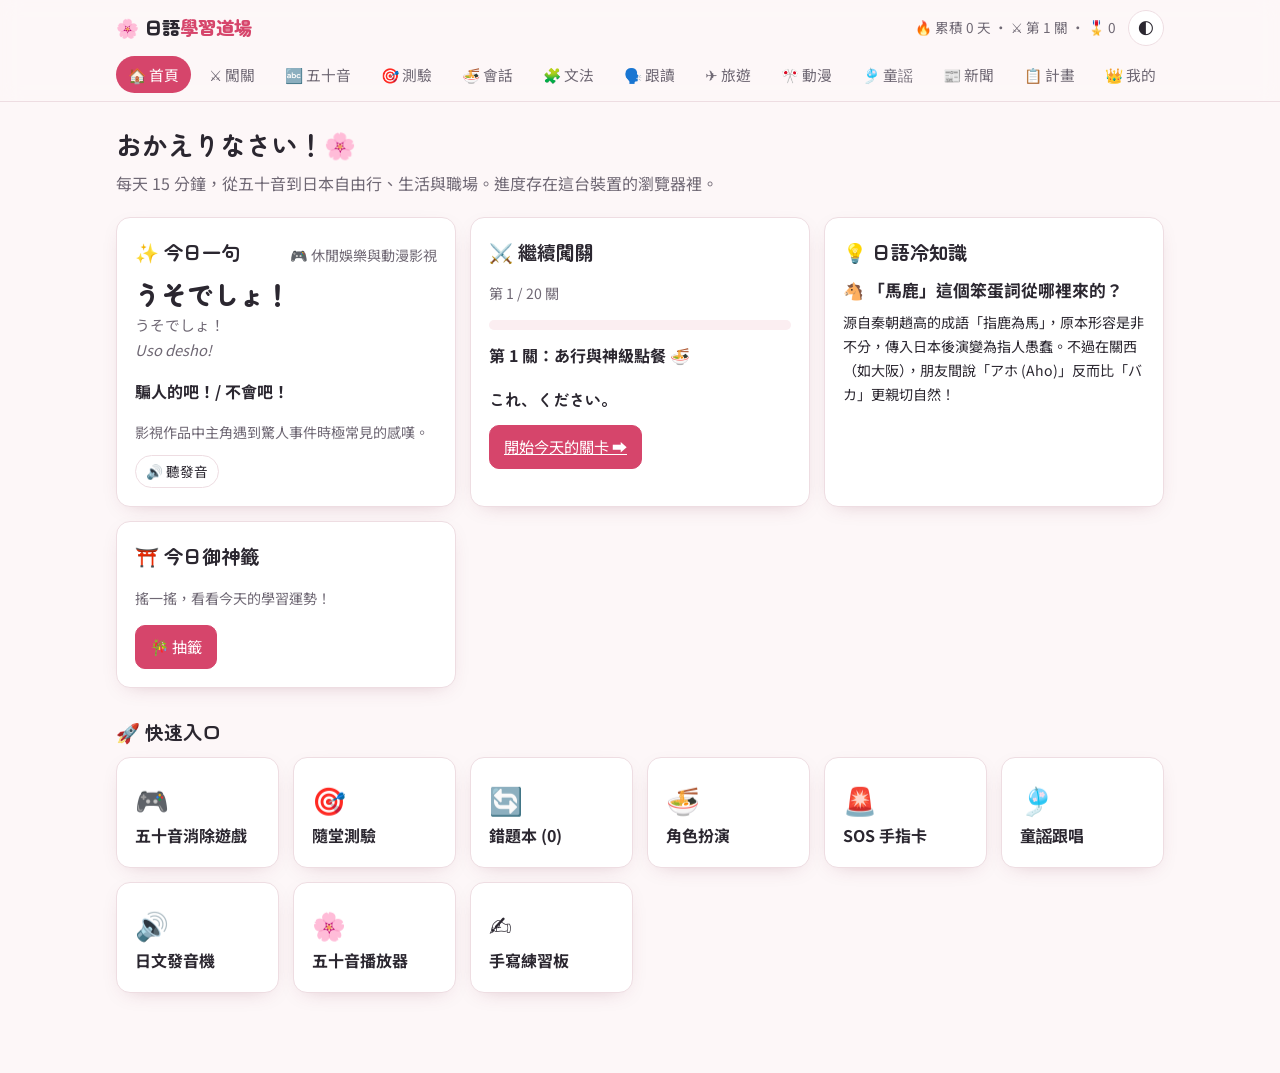
==== docs/index.html @ 10933709 "日語學習道場：Discord bot 與 GitHub Pages 網頁版 - docs/：靜態網站（闖關、五十音、測驗、角色扮演、文法、跟讀、旅遊、動漫、童謡、新聞、學習計畫） - tools/ex" ====
<!doctype html>
<html lang="zh-TW">
<head>
  <meta charset="utf-8">
  <meta name="viewport" content="width=device-width, initial-scale=1">
  <title>日語學習道場</title>
  <meta name="description" content="從五十音到旅遊、生活、職場的日語學習網站：闖關、測驗、角色扮演、動漫台詞與 J-POP 跟唱。">
  <link rel="icon" href="data:image/svg+xml,<svg xmlns='http://www.w3.org/2000/svg' viewBox='0 0 100 100'><text y='.9em' font-size='90'>🌸</text></svg>">
  <link rel="preconnect" href="https://fonts.googleapis.com">
  <link rel="preconnect" href="https://fonts.gstatic.com" crossorigin>
  <link href="https://fonts.googleapis.com/css2?family=Zen+Maru+Gothic:wght@500;700;900&family=Noto+Sans+TC:wght@400;500;700&display=swap" rel="stylesheet">
  <link rel="stylesheet" href="style.css">
</head>
<body>
  <header class="topbar">
    <div class="topbar-inner">
      <a class="brand" href="#/">🌸 日語<span>學習道場</span></a>
      <span class="stat-pill" id="statPill"></span>
      <button class="icon-btn" id="themeBtn" title="切換深色/淺色" aria-label="切換深色/淺色">🌓</button>
    </div>
    <nav class="nav" id="nav"></nav>
  </header>
  <main id="app"></main>
  <div class="toast hidden" id="toast"></div>
  <script src="data.js"></script>
  <script src="app.js"></script>
</body>
</html>
---- docs/style.css ----
:root {
  --bg: #fdf7f8;
  --surface: #ffffff;
  --surface-2: #fbeef1;
  --text: #2b2730;
  --muted: #6f6874;
  --border: #eedde2;
  --accent: #d6456b;
  --accent-soft: #fde3ea;
  --accent-text: #ffffff;
  --ok: #1f8a5b;
  --ok-soft: #dcf3e8;
  --bad: #c0392b;
  --bad-soft: #fbe2df;
  --gold: #a56b00;
  --gold-soft: #fff1cf;
  --shadow: 0 6px 22px -12px rgba(120, 40, 70, 0.35);
  --radius: 14px;
  --jp: "Zen Maru Gothic", "Hiragino Maru Gothic ProN", "Yu Gothic", sans-serif;
  color-scheme: light;
}

@media (prefers-color-scheme: dark) {
  :root:not([data-theme="light"]) {
    --bg: #17141a;
    --surface: #221e26;
    --surface-2: #2c2531;
    --text: #f1ecf3;
    --muted: #a99fae;
    --border: #3a3140;
    --accent: #ff7c9c;
    --accent-soft: #3d2330;
    --accent-text: #1a0f14;
    --ok: #5fd39c;
    --ok-soft: #1d3a2d;
    --bad: #ff8a7d;
    --bad-soft: #42221f;
    --gold: #f5c25b;
    --gold-soft: #3b3020;
    --shadow: 0 6px 22px -12px rgba(0, 0, 0, 0.7);
    color-scheme: dark;
  }
}
:root[data-theme="dark"] {
  --bg: #17141a;
  --surface: #221e26;
  --surface-2: #2c2531;
  --text: #f1ecf3;
  --muted: #a99fae;
  --border: #3a3140;
  --accent: #ff7c9c;
  --accent-soft: #3d2330;
  --accent-text: #1a0f14;
  --ok: #5fd39c;
  --ok-soft: #1d3a2d;
  --bad: #ff8a7d;
  --bad-soft: #42221f;
  --gold: #f5c25b;
  --gold-soft: #3b3020;
  --shadow: 0 6px 22px -12px rgba(0, 0, 0, 0.7);
  color-scheme: dark;
}

* { box-sizing: border-box; }
html, body { margin: 0; }
body {
  background: var(--bg);
  color: var(--text);
  font-family: "Noto Sans TC", system-ui, -apple-system, "Microsoft JhengHei", sans-serif;
  line-height: 1.7;
  font-size: 16px;
}
a { color: var(--accent); }
button { font: inherit; color: inherit; }

/* ---------- layout ---------- */
.topbar {
  position: sticky; top: 0; z-index: 10;
  background: color-mix(in srgb, var(--bg) 88%, transparent);
  backdrop-filter: blur(10px);
  border-bottom: 1px solid var(--border);
}
.topbar-inner {
  max-width: 1080px; margin: 0 auto; padding: 10px 16px;
  display: flex; align-items: center; gap: 12px;
}
.brand { font-family: var(--jp); font-weight: 900; font-size: 1.15rem; text-decoration: none; color: var(--text); white-space: nowrap; }
.brand span { color: var(--accent); }
.stat-pill { margin-left: auto; font-size: .85rem; color: var(--muted); white-space: nowrap; }
.icon-btn {
  border: 1px solid var(--border); background: var(--surface); border-radius: 999px;
  width: 36px; height: 36px; cursor: pointer; flex: none;
}
.nav {
  max-width: 1080px; margin: 0 auto; padding: 0 16px 8px;
  display: flex; gap: 6px; overflow-x: auto; scrollbar-width: none;
}
.nav::-webkit-scrollbar { display: none; }
.nav a {
  flex: none; text-decoration: none; color: var(--muted);
  padding: 6px 12px; border-radius: 999px; font-size: .92rem;
}
.nav a.active { background: var(--accent); color: var(--accent-text); }
.nav a:not(.active):hover { background: var(--surface-2); color: var(--text); }

main { max-width: 1080px; margin: 0 auto; padding: 20px 16px 80px; }
h1 { font-family: var(--jp); font-size: 1.6rem; margin: 0 0 4px; }
h2 { font-family: var(--jp); font-size: 1.2rem; margin: 0 0 8px; }
h3 { font-size: 1.05rem; margin: 0 0 6px; }
.lead { color: var(--muted); margin: 0 0 20px; }

.grid { display: grid; gap: 14px; grid-template-columns: repeat(auto-fill, minmax(260px, 1fr)); }
.grid.tight { grid-template-columns: repeat(auto-fill, minmax(150px, 1fr)); }
.stack > * + * { margin-top: 14px; }

.card {
  background: var(--surface); border: 1px solid var(--border);
  border-radius: var(--radius); padding: 18px; box-shadow: var(--shadow);
  min-width: 0;
}
.card.link { cursor: pointer; transition: transform .12s, border-color .12s; text-decoration: none; color: inherit; display: block; }
.card.link:hover { transform: translateY(-2px); border-color: var(--accent); }
.card .emoji { font-size: 1.7rem; }
.muted { color: var(--muted); }
.small { font-size: .88rem; }

.jp { font-family: var(--jp); font-weight: 700; }
.jp-big { font-family: var(--jp); font-weight: 900; font-size: 1.6rem; line-height: 1.4; }
.jp-huge { font-family: var(--jp); font-weight: 900; font-size: 4.5rem; line-height: 1.1; }
.furi { color: var(--muted); font-size: .92rem; }
.romaji { color: var(--muted); font-style: italic; font-size: .92rem; }
.box { background: var(--surface-2); border-radius: 10px; padding: 12px 14px; }
.box.gold { background: var(--gold-soft); }
.md b { color: var(--text); }
.md code, code { background: var(--surface-2); border-radius: 6px; padding: 1px 6px; font-size: .9em; }
.md h4 { margin: 6px 0; font-size: 1.05rem; }

.row { display: flex; gap: 8px; align-items: center; flex-wrap: wrap; }
.spread { display: flex; gap: 8px; align-items: center; justify-content: space-between; flex-wrap: wrap; }

.btn {
  border: 1px solid var(--border); background: var(--surface); border-radius: 10px;
  padding: 8px 14px; cursor: pointer; font-size: .95rem;
}
.btn:hover { border-color: var(--accent); }
.btn.primary { background: var(--accent); color: var(--accent-text); border-color: var(--accent); }
.btn.small { padding: 4px 10px; font-size: .85rem; }
.btn.speak { border-radius: 999px; }
.chip {
  border: 1px solid var(--border); background: var(--surface); border-radius: 999px;
  padding: 5px 12px; cursor: pointer; font-size: .9rem;
}
.chip.active { background: var(--accent-soft); border-color: var(--accent); color: var(--accent); font-weight: 600; }

.options { display: grid; gap: 8px; grid-template-columns: repeat(auto-fit, minmax(180px, 1fr)); margin: 12px 0; }
.option {
  text-align: left; border: 1.5px solid var(--border); background: var(--surface);
  border-radius: 10px; padding: 10px 14px; cursor: pointer; font-size: 1rem;
}
.option:hover:not(:disabled) { border-color: var(--accent); }
.option.correct { background: var(--ok-soft); border-color: var(--ok); color: var(--ok); font-weight: 600; }
.option.wrong { background: var(--bad-soft); border-color: var(--bad); color: var(--bad); }
.option:disabled { cursor: default; }
.feedback { border-radius: 10px; padding: 12px 14px; margin-top: 10px; }
.feedback.ok { background: var(--ok-soft); }
.feedback.bad { background: var(--bad-soft); }

.badge-tile { text-align: center; padding: 14px 10px; }
.badge-tile.locked { opacity: .4; filter: grayscale(1); }

.progress { height: 10px; border-radius: 99px; background: var(--surface-2); overflow: hidden; }
.progress > div { height: 100%; background: var(--accent); }

.level-grid { display: grid; grid-template-columns: repeat(auto-fill, minmax(52px, 1fr)); gap: 8px; }
.level {
  aspect-ratio: 1; border-radius: 12px; border: 1.5px solid var(--border); background: var(--surface);
  display: grid; place-items: center; font-weight: 700; cursor: pointer;
}
.level.done { background: var(--ok-soft); border-color: var(--ok); color: var(--ok); }
.level.current { border-color: var(--accent); color: var(--accent); box-shadow: 0 0 0 3px var(--accent-soft); }
.level.locked { opacity: .45; cursor: not-allowed; }

.kana-cell {
  background: var(--surface); border: 1px solid var(--border); border-radius: 12px; padding: 10px 6px;
  text-align: center; cursor: pointer;
}
.kana-cell:hover { border-color: var(--accent); }
.kana-cell .k { font-family: var(--jp); font-weight: 900; font-size: 1.9rem; line-height: 1.2; }

.chat { display: flex; flex-direction: column; gap: 10px; }
.bubble { max-width: 85%; padding: 10px 14px; border-radius: 14px; }
.bubble.npc { background: var(--surface-2); align-self: flex-start; border-bottom-left-radius: 4px; }
.bubble.me { background: var(--accent-soft); align-self: flex-end; border-bottom-right-radius: 4px; }

table { border-collapse: collapse; width: 100%; }
td, th { border-bottom: 1px solid var(--border); padding: 8px 6px; text-align: left; vertical-align: top; }
.table-wrap { overflow-x: auto; }

img.card-img { width: 100%; border-radius: 10px; display: block; }
.artwork { width: 96px; height: 96px; border-radius: 10px; object-fit: cover; flex: none; }

textarea, input[type="text"], select {
  width: 100%; border: 1px solid var(--border); background: var(--surface); color: var(--text);
  border-radius: 10px; padding: 10px 12px; font: inherit;
}
textarea { min-height: 90px; resize: vertical; font-family: var(--jp); }

.toast {
  position: fixed; left: 50%; bottom: 20px; transform: translateX(-50%);
  background: var(--text); color: var(--bg); padding: 10px 18px; border-radius: 999px;
  font-size: .95rem; box-shadow: var(--shadow); z-index: 50; max-width: calc(100% - 32px);
}
.hidden { display: none !important; }

@media (max-width: 600px) {
  .jp-huge { font-size: 3.4rem; }
  .stat-pill { display: none; }
  .bubble { max-width: 95%; }
}
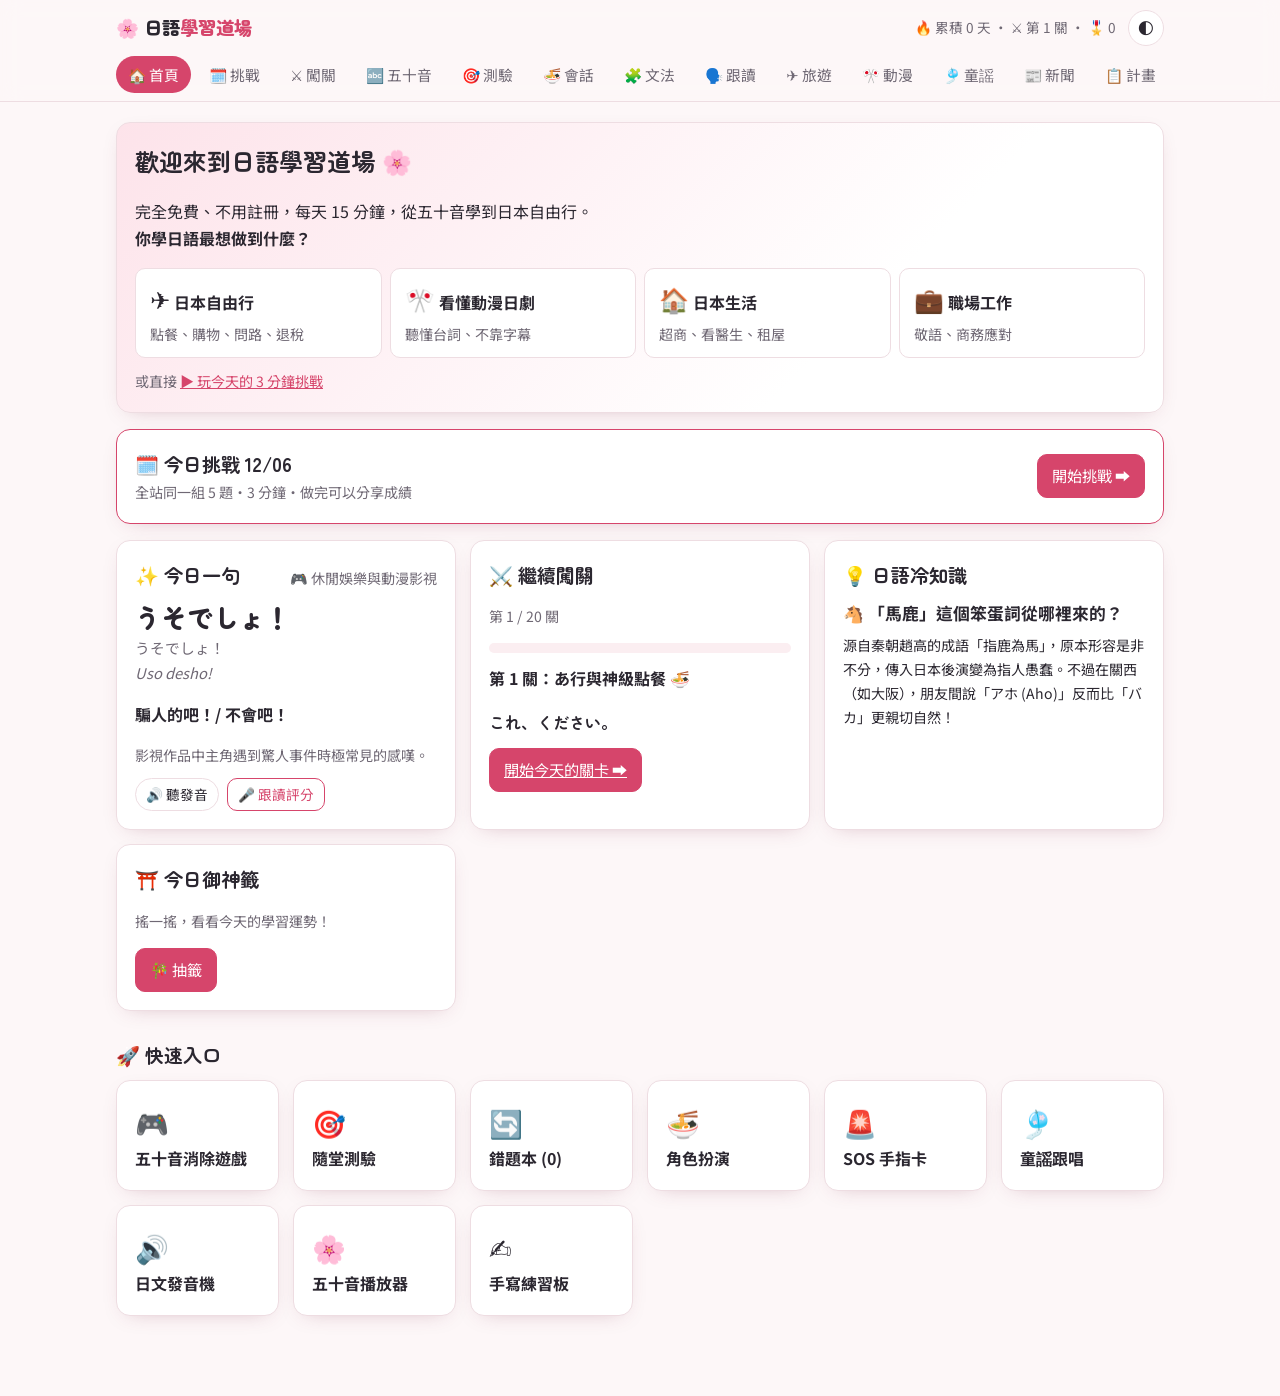
==== commit 73541356: "網頁新增每日挑戰、發音評分、新手引導與 PWA - 每日挑戰：依日期產生全站相同的 5 題，可分享成績、連續天數與學習熱力圖 - 發音評分：Web Speech API 語音辨識，LCS 比對標出念錯" ====
--- a/docs/index.html
+++ b/docs/index.html
@@ -4,8 +4,20 @@
   <meta charset="utf-8">
   <meta name="viewport" content="width=device-width, initial-scale=1">
   <title>日語學習道場</title>
-  <meta name="description" content="從五十音到旅遊、生活、職場的日語學習網站：闖關、測驗、角色扮演、動漫台詞與 J-POP 跟唱。">
-  <link rel="icon" href="data:image/svg+xml,<svg xmlns='http://www.w3.org/2000/svg' viewBox='0 0 100 100'><text y='.9em' font-size='90'>🌸</text></svg>">
+  <meta name="description" content="完全免費、不用註冊！每天 15 分鐘，從五十音學到日本自由行：闖關、每日挑戰、發音評分、角色扮演、動漫台詞。">
+  <meta name="theme-color" content="#d6456b">
+  <meta property="og:type" content="website">
+  <meta property="og:site_name" content="日語學習道場">
+  <meta property="og:title" content="日語學習道場｜每天 15 分鐘，從五十音到日本自由行">
+  <meta property="og:description" content="免費、免註冊。闖關、每日挑戰、發音評分、角色扮演，手機也能用。">
+  <meta property="og:url" content="https://bkhotey4.github.io/japanese-learning/">
+  <meta property="og:image" content="https://bkhotey4.github.io/japanese-learning/icons/og.png">
+  <meta property="og:image:width" content="1200">
+  <meta property="og:image:height" content="630">
+  <meta name="twitter:card" content="summary_large_image">
+  <link rel="manifest" href="manifest.webmanifest">
+  <link rel="apple-touch-icon" href="icons/apple-touch-icon.png">
+  <link rel="icon" href="icons/icon-192.png">
   <link rel="preconnect" href="https://fonts.googleapis.com">
   <link rel="preconnect" href="https://fonts.gstatic.com" crossorigin>
   <link href="https://fonts.googleapis.com/css2?family=Zen+Maru+Gothic:wght@500;700;900&family=Noto+Sans+TC:wght@400;500;700&display=swap" rel="stylesheet">
--- a/docs/style.css
+++ b/docs/style.css
@@ -217,3 +217,19 @@
   .stat-pill { display: none; }
   .bubble { max-width: 95%; }
 }
+
+/* ---------- 新手引導 / 每日挑戰 / 發音評分 ---------- */
+.hero { background: linear-gradient(135deg, var(--accent-soft), var(--surface) 70%); }
+.hero h1 { font-size: 1.5rem; }
+.daily-cta { border: 1.5px solid var(--accent); }
+.share-text {
+  background: var(--surface-2); border-radius: 10px; padding: 12px; text-align: left;
+  white-space: pre-wrap; word-break: break-all; font-family: inherit; font-size: .9rem; margin: 12px auto; max-width: 420px;
+}
+.heatmap { display: grid; grid-template-columns: repeat(7, 1fr); gap: 4px; max-width: 280px; }
+.heat { aspect-ratio: 1; border-radius: 4px; background: var(--surface-2); }
+.heat.l1 { background: color-mix(in srgb, var(--accent) 30%, var(--surface-2)); }
+.heat.l2 { background: color-mix(in srgb, var(--accent) 65%, var(--surface-2)); }
+.heat.l3 { background: var(--accent); }
+.mic-result { margin-top: 8px; }
+.btn.mic { border-color: var(--accent); color: var(--accent); }
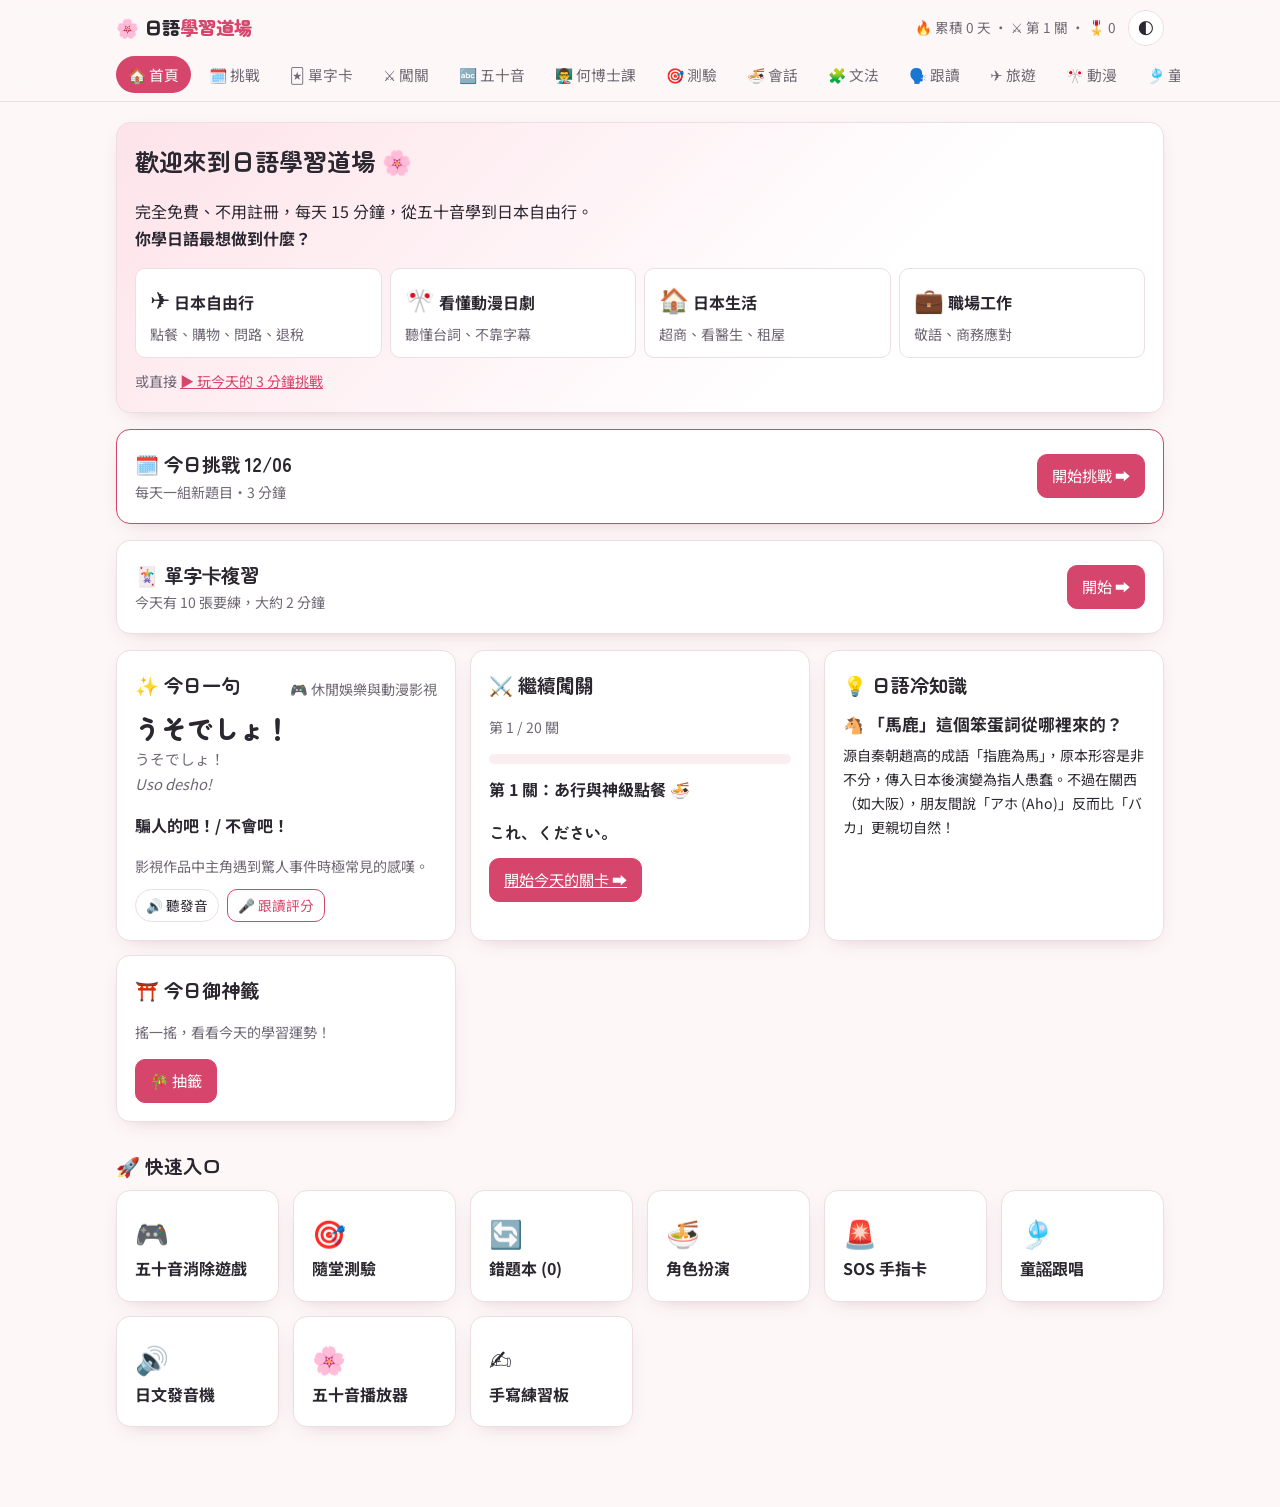
==== commit 9a67637a: "網站加上「安裝 App」按鈕與 iPhone 主畫面設定 - Android／電腦 Chrome、Edge 可安裝時顯示 📲 安裝 App 按鈕 - iPhone 顯示「分享 → 加入主畫面」步驟 -" ====
--- a/docs/index.html
+++ b/docs/index.html
@@ -17,6 +17,10 @@
   <meta name="twitter:card" content="summary_large_image">
   <link rel="manifest" href="manifest.webmanifest">
   <link rel="apple-touch-icon" href="icons/apple-touch-icon.png">
+  <meta name="apple-mobile-web-app-capable" content="yes">
+  <meta name="mobile-web-app-capable" content="yes">
+  <meta name="apple-mobile-web-app-title" content="日語道場">
+  <meta name="apple-mobile-web-app-status-bar-style" content="default">
   <link rel="icon" href="icons/icon-192.png">
   <link rel="preconnect" href="https://fonts.googleapis.com">
   <link rel="preconnect" href="https://fonts.gstatic.com" crossorigin>
@@ -28,6 +32,7 @@
     <div class="topbar-inner">
       <a class="brand" href="#/">🌸 日語<span>學習道場</span></a>
       <span class="stat-pill" id="statPill"></span>
+      <button class="btn small primary hidden" id="installBtn" title="安裝成 App">📲 安裝 App</button>
       <button class="icon-btn" id="themeBtn" title="切換深色/淺色" aria-label="切換深色/淺色">🌓</button>
     </div>
     <nav class="nav" id="nav"></nav>
--- a/docs/style.css
+++ b/docs/style.css
@@ -233,3 +233,17 @@
 .heat.l3 { background: var(--accent); }
 .mic-result { margin-top: 8px; }
 .btn.mic { border-color: var(--accent); color: var(--accent); }
+
+/* ---------- 何博士五十音學習法 ---------- */
+.video { position: relative; aspect-ratio: 16 / 9; border-radius: 10px; overflow: hidden; background: #000; }
+.video iframe { position: absolute; inset: 0; width: 100%; height: 100%; border: 0; }
+.kana-matrix { max-width: 520px; }
+.kana-matrix th, .kana-matrix td { text-align: center; padding: 6px 4px; }
+.kana-matrix td { font-size: 1.25rem; }
+.kana-matrix.hidden-kana td:not(.hl) { color: transparent; }
+.kana-matrix td.hl { background: var(--accent-soft); color: var(--accent); border-radius: 8px; }
+.write-wrap { display: flex; justify-content: center; }
+.write-wrap canvas {
+  width: min(320px, 100%); aspect-ratio: 1; border: 2px solid var(--border); border-radius: 12px;
+  background: var(--surface); touch-action: none; cursor: crosshair;
+}
